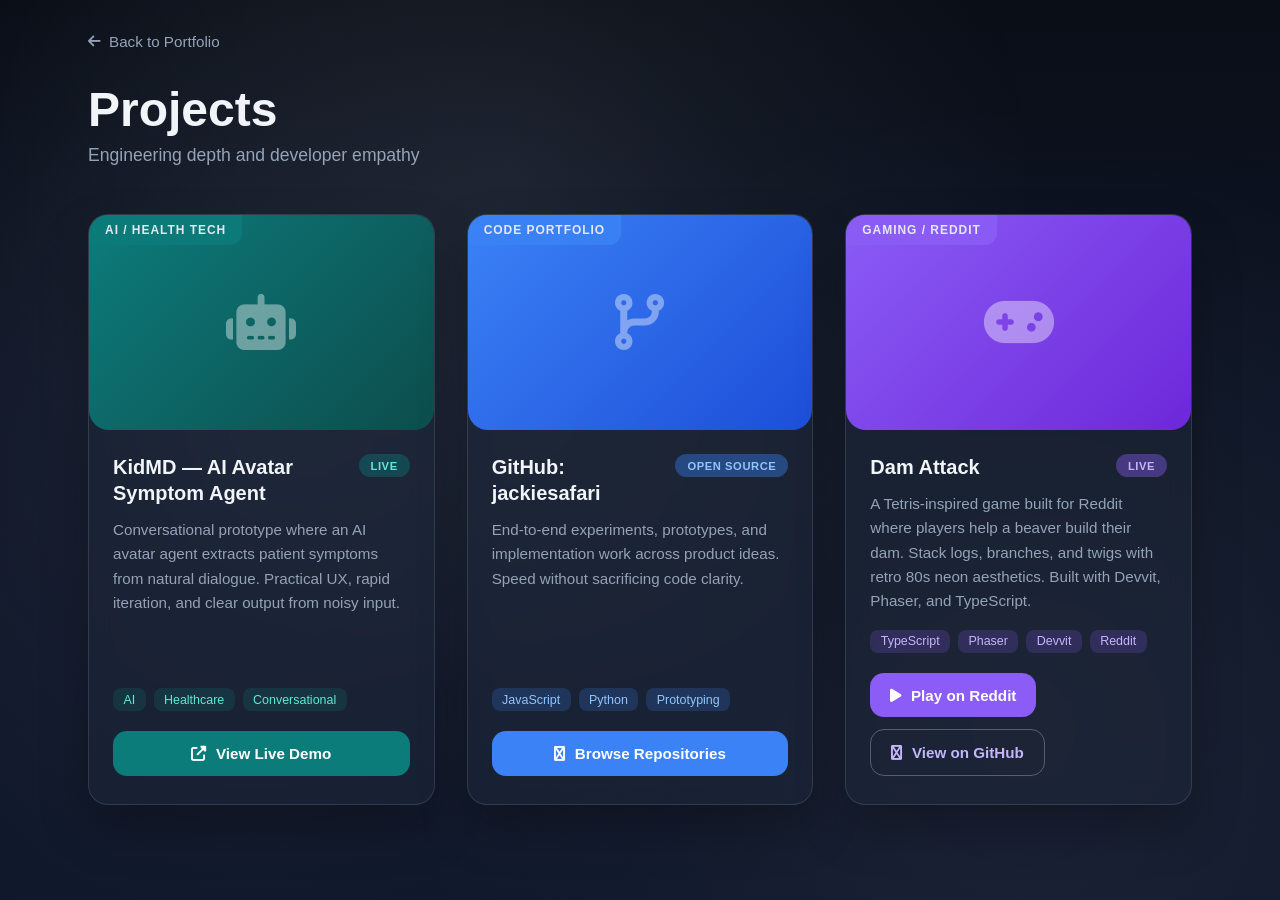
==== projects.html @ 626b74d6 "first commit" ====
<!DOCTYPE html>
<html lang="en">
<head>
  <meta charset="UTF-8" />
  <meta name="viewport" content="width=device-width, initial-scale=1.0" />
  <title>Projects | Jacqueline's Portfolio</title>
  <link rel="stylesheet" href="https://cdnjs.cloudflare.com/ajax/libs/font-awesome/6.5.1/css/all.min.css" crossorigin="anonymous" referrerpolicy="no-referrer" />
  <link rel="stylesheet" href="./projects.css?v=20260311-projects" />
</head>
<body>
  <div class="projects-page">
    <a href="./index.html?v=20260310-home" class="back-link">
      <i class="fas fa-arrow-left"></i>
      <span>Back to Portfolio</span>
    </a>

    <h1 class="page-title">Projects</h1>
    <p class="page-subtitle">Engineering depth and developer empathy</p>

    <div class="cards-grid">
      <!-- Project 1: KidMD / AI Avatar -->
      <article class="project-card card-accent-1">
        <span class="card-category">AI / Health Tech</span>
        <div class="card-image">
          <div class="image-placeholder" style="background: linear-gradient(135deg, #0c7c7b 0%, #0d4d4d 100%);">
            <i class="fas fa-robot"></i>
          </div>
        </div>
        <div class="card-content">
          <div class="card-header">
            <h2>KidMD — AI Avatar Symptom Agent</h2>
            <span class="card-badge">Live</span>
          </div>
          <p class="card-description">
            Conversational prototype where an AI avatar agent extracts patient symptoms from natural dialogue. Practical UX, rapid iteration, and clear output from noisy input.
          </p>
          <div class="card-tags">
            <span>AI</span>
            <span>Healthcare</span>
            <span>Conversational</span>
          </div>
          <a href="https://web-production-86fff.up.railway.app" target="_blank" rel="noopener noreferrer" class="card-btn">
            <i class="fas fa-external-link-alt"></i>
            View Live Demo
          </a>
        </div>
      </article>

      <!-- Project 2: GitHub / Code Portfolio -->
      <article class="project-card card-accent-2">
        <span class="card-category">Code Portfolio</span>
        <div class="card-image">
          <div class="image-placeholder" style="background: linear-gradient(135deg, #3b82f6 0%, #1d4ed8 100%);">
            <i class="fas fa-code-branch"></i>
          </div>
        </div>
        <div class="card-content">
          <div class="card-header">
            <h2>GitHub: jackiesafari</h2>
            <span class="card-badge">Open Source</span>
          </div>
          <p class="card-description">
            End-to-end experiments, prototypes, and implementation work across product ideas. Speed without sacrificing code clarity.
          </p>
          <div class="card-tags">
            <span>JavaScript</span>
            <span>Python</span>
            <span>Prototyping</span>
          </div>
          <a href="https://github.com/jackiesafari" target="_blank" rel="noopener noreferrer" class="card-btn">
            <i class="fas fa-github"></i>
            Browse Repositories
          </a>
        </div>
      </article>

      <!-- Project 3: Dam Attack -->
      <article class="project-card card-accent-3">
        <span class="card-category">Gaming / Reddit</span>
        <div class="card-image">
          <div class="image-placeholder" style="background: linear-gradient(135deg, #8b5cf6 0%, #6d28d9 100%);">
            <i class="fas fa-gamepad"></i>
          </div>
        </div>
        <div class="card-content">
          <div class="card-header">
            <h2>Dam Attack</h2>
            <span class="card-badge">Live</span>
          </div>
          <p class="card-description">
            A Tetris-inspired game built for Reddit where players help a beaver build their dam. Stack logs, branches, and twigs with retro 80s neon aesthetics. Built with Devvit, Phaser, and TypeScript.
          </p>
          <div class="card-tags">
            <span>TypeScript</span>
            <span>Phaser</span>
            <span>Devvit</span>
            <span>Reddit</span>
          </div>
          <div class="card-buttons">
            <a href="https://www.reddit.com/r/DamAttack/" target="_blank" rel="noopener noreferrer" class="card-btn">
              <i class="fas fa-play"></i>
              Play on Reddit
            </a>
            <a href="https://github.com/jackiesafari/dam-attack" target="_blank" rel="noopener noreferrer" class="card-btn-secondary">
              <i class="fas fa-github"></i>
              View on GitHub
            </a>
          </div>
        </div>
      </article>
    </div>
  </div>
</body>
</html>
---- projects.css ----
* {
  margin: 0;
  padding: 0;
  box-sizing: border-box;
}

body {
  font-family: "Segoe UI", Tahoma, Geneva, Verdana, sans-serif;
  min-height: 100vh;
  background: linear-gradient(180deg, #0a0e17 0%, #0d1424 40%, #0f172a 100%);
  color: #e2e8f0;
  overflow-x: hidden;
}

/* Animated Background */
body::before {
  content: "";
  position: fixed;
  top: 0;
  left: 0;
  width: 100%;
  height: 100%;
  background: radial-gradient(
      circle at 20% 50%,
      rgba(148, 163, 184, 0.1),
      transparent 50%
    ),
    radial-gradient(circle at 80% 80%, rgba(226, 232, 240, 0.06), transparent 50%),
    radial-gradient(circle at 40% 20%, rgba(203, 213, 225, 0.08), transparent 50%);
  animation: bgShift 15s ease infinite;
  z-index: -1;
}

@keyframes bgShift {
  0%, 100% {
    transform: scale(1) rotate(0deg);
  }
  50% {
    transform: scale(1.1) rotate(5deg);
  }
}

.projects-page {
  max-width: 1200px;
  margin: 0 auto;
  padding: 2rem clamp(1.5rem, 4vw, 3rem);
}

/* Back Link */
.back-link {
  display: inline-flex;
  align-items: center;
  gap: 0.5rem;
  color: #94a3b8;
  text-decoration: none;
  font-size: 0.95rem;
  margin-bottom: 2rem;
  transition: color 0.2s ease;
}

.back-link:hover {
  color: #e2e8f0;
}

.back-link i {
  font-size: 0.9rem;
}

/* Page Header */
.page-title {
  font-size: clamp(2rem, 5vw, 3rem);
  font-weight: 700;
  color: #f1f5f9;
  margin-bottom: 0.5rem;
}

.page-subtitle {
  font-size: 1.1rem;
  color: #94a3b8;
  margin-bottom: 3rem;
}

/* Cards Grid */
.cards-grid {
  display: grid;
  grid-template-columns: repeat(auto-fit, minmax(320px, 1fr));
  gap: 2rem;
}

/* Project Card */
.project-card {
  position: relative;
  background: rgba(30, 41, 59, 0.5);
  backdrop-filter: blur(12px);
  border: 1px solid rgba(226, 232, 240, 0.12);
  border-radius: 20px;
  overflow: hidden;
  display: flex;
  flex-direction: column;
  box-shadow: 0 24px 48px rgba(0, 0, 0, 0.25);
  transition: transform 0.3s ease, box-shadow 0.3s ease;
}

.project-card:hover {
  transform: translateY(-4px);
  box-shadow: 0 32px 64px rgba(0, 0, 0, 0.35);
}

/* Category Label (tab style) */
.card-category {
  position: absolute;
  top: 0;
  left: 0;
  padding: 0.5rem 1rem;
  font-size: 0.75rem;
  font-weight: 600;
  text-transform: uppercase;
  letter-spacing: 0.08em;
  z-index: 2;
}

.card-accent-1 .card-category {
  background: rgba(12, 124, 123, 0.9);
  color: #e2e8f0;
  border-radius: 0 0 12px 0;
}

.card-accent-2 .card-category {
  background: rgba(59, 130, 246, 0.9);
  color: #e2e8f0;
  border-radius: 0 0 12px 0;
}

.card-accent-3 .card-category {
  background: rgba(139, 92, 246, 0.9);
  color: #e2e8f0;
  border-radius: 0 0 12px 0;
}

/* Card Image Area */
.card-image {
  position: relative;
  width: 100%;
  aspect-ratio: 16 / 10;
}

.image-placeholder {
  width: 100%;
  height: 100%;
  display: flex;
  align-items: center;
  justify-content: center;
  border-radius: 0 0 20px 20px;
}

.image-placeholder i {
  font-size: 3.5rem;
  color: rgba(255, 255, 255, 0.4);
}

/* Card Content */
.card-content {
  padding: 1.5rem 1.5rem 1.75rem;
  flex: 1;
  display: flex;
  flex-direction: column;
}

.card-header {
  display: flex;
  justify-content: space-between;
  align-items: flex-start;
  gap: 1rem;
  margin-bottom: 0.75rem;
}

.card-header h2 {
  font-size: 1.25rem;
  font-weight: 700;
  color: #f1f5f9;
  line-height: 1.3;
  flex: 1;
}

.card-badge {
  flex-shrink: 0;
  padding: 0.35rem 0.75rem;
  font-size: 0.7rem;
  font-weight: 600;
  text-transform: uppercase;
  letter-spacing: 0.05em;
  border-radius: 999px;
}

.card-accent-1 .card-badge {
  background: rgba(12, 124, 123, 0.4);
  color: #5eead4;
}

.card-accent-2 .card-badge {
  background: rgba(59, 130, 246, 0.4);
  color: #93c5fd;
}

.card-accent-3 .card-badge {
  background: rgba(139, 92, 246, 0.4);
  color: #c4b5fd;
}

.card-description {
  font-size: 0.95rem;
  color: #94a3b8;
  line-height: 1.6;
  margin-bottom: 1rem;
  flex: 1;
}

/* Tags */
.card-tags {
  display: flex;
  flex-wrap: wrap;
  gap: 0.5rem;
  margin-bottom: 1.25rem;
}

.card-tags span {
  padding: 0.3rem 0.65rem;
  font-size: 0.78rem;
  font-weight: 500;
  border-radius: 8px;
}

.card-accent-1 .card-tags span {
  background: rgba(12, 124, 123, 0.2);
  color: #5eead4;
}

.card-accent-2 .card-tags span {
  background: rgba(59, 130, 246, 0.2);
  color: #93c5fd;
}

.card-accent-3 .card-tags span {
  background: rgba(139, 92, 246, 0.2);
  color: #c4b5fd;
}

/* Action Buttons */
.card-buttons {
  display: flex;
  flex-wrap: wrap;
  gap: 0.75rem;
}

.card-btn,
.card-btn-secondary {
  display: inline-flex;
  align-items: center;
  justify-content: center;
  gap: 0.6rem;
  padding: 0.85rem 1.25rem;
  font-size: 0.95rem;
  font-weight: 600;
  text-decoration: none;
  border-radius: 14px;
  transition: transform 0.2s ease, box-shadow 0.2s ease;
}

.card-btn:hover {
  transform: translateY(-2px);
}

.card-accent-1 .card-btn {
  background: #0c7c7b;
  color: #fff;
}

.card-accent-1 .card-btn:hover {
  box-shadow: 0 8px 24px rgba(12, 124, 123, 0.4);
}

.card-accent-2 .card-btn {
  background: #3b82f6;
  color: #fff;
}

.card-accent-2 .card-btn:hover {
  box-shadow: 0 8px 24px rgba(59, 130, 246, 0.4);
}

.card-accent-3 .card-btn {
  background: #8b5cf6;
  color: #fff;
}

.card-accent-3 .card-btn:hover {
  box-shadow: 0 8px 24px rgba(139, 92, 246, 0.4);
}

.card-btn-secondary {
  background: transparent;
  border: 1px solid rgba(226, 232, 240, 0.3);
  color: #c4b5fd;
}

.card-accent-3 .card-btn-secondary:hover {
  background: rgba(139, 92, 246, 0.15);
  border-color: rgba(139, 92, 246, 0.5);
}

/* Responsive */
@media (max-width: 768px) {
  .projects-page {
    padding: 1.5rem 1rem;
  }

  .cards-grid {
    grid-template-columns: 1fr;
    gap: 1.5rem;
  }

  .card-header {
    flex-direction: column;
  }

  .card-badge {
    align-self: flex-start;
  }
}
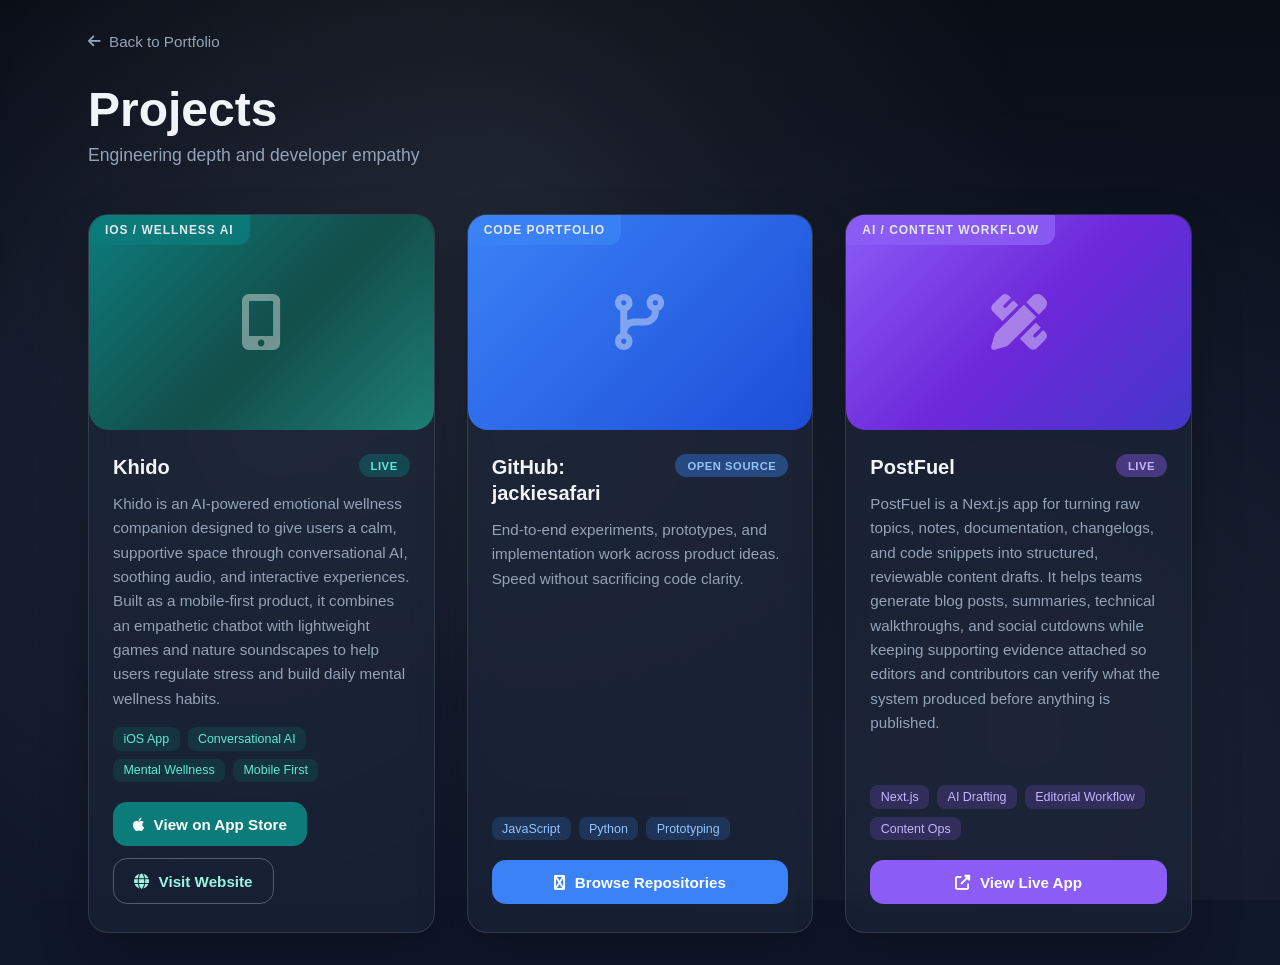
==== commit 2dafb8f5: "Updating projects in profile" ====
--- a/projects.html
+++ b/projects.html
@@ -5,7 +5,7 @@
   <meta name="viewport" content="width=device-width, initial-scale=1.0" />
   <title>Projects | Jacqueline's Portfolio</title>
   <link rel="stylesheet" href="https://cdnjs.cloudflare.com/ajax/libs/font-awesome/6.5.1/css/all.min.css" crossorigin="anonymous" referrerpolicy="no-referrer" />
-  <link rel="stylesheet" href="./projects.css?v=20260311-projects" />
+  <link rel="stylesheet" href="./projects.css?v=20260423-projects" />
 </head>
 <body>
   <div class="projects-page">
@@ -18,31 +18,38 @@
     <p class="page-subtitle">Engineering depth and developer empathy</p>
 
     <div class="cards-grid">
-      <!-- Project 1: KidMD / AI Avatar -->
+      <!-- Project 1: Khido -->
       <article class="project-card card-accent-1">
-        <span class="card-category">AI / Health Tech</span>
+        <span class="card-category">iOS / Wellness AI</span>
         <div class="card-image">
-          <div class="image-placeholder" style="background: linear-gradient(135deg, #0c7c7b 0%, #0d4d4d 100%);">
-            <i class="fas fa-robot"></i>
+          <div class="image-placeholder" style="background: linear-gradient(135deg, #0c7c7b 0%, #134e4a 55%, #1d7f76 100%);">
+            <i class="fas fa-mobile-screen-button"></i>
           </div>
         </div>
         <div class="card-content">
           <div class="card-header">
-            <h2>KidMD — AI Avatar Symptom Agent</h2>
+            <h2>Khido</h2>
             <span class="card-badge">Live</span>
           </div>
           <p class="card-description">
-            Conversational prototype where an AI avatar agent extracts patient symptoms from natural dialogue. Practical UX, rapid iteration, and clear output from noisy input.
+            Khido is an AI-powered emotional wellness companion designed to give users a calm, supportive space through conversational AI, soothing audio, and interactive experiences. Built as a mobile-first product, it combines an empathetic chatbot with lightweight games and nature soundscapes to help users regulate stress and build daily mental wellness habits.
           </p>
           <div class="card-tags">
-            <span>AI</span>
-            <span>Healthcare</span>
-            <span>Conversational</span>
+            <span>iOS App</span>
+            <span>Conversational AI</span>
+            <span>Mental Wellness</span>
+            <span>Mobile First</span>
           </div>
-          <a href="https://web-production-86fff.up.railway.app" target="_blank" rel="noopener noreferrer" class="card-btn">
-            <i class="fas fa-external-link-alt"></i>
-            View Live Demo
-          </a>
+          <div class="card-buttons">
+            <a href="https://apps.apple.com/us/app/khido/id6760389162" target="_blank" rel="noopener noreferrer" class="card-btn">
+              <i class="fab fa-apple"></i>
+              View on App Store
+            </a>
+            <a href="https://khido-zen-haven.lovable.app" target="_blank" rel="noopener noreferrer" class="card-btn-secondary">
+              <i class="fas fa-globe"></i>
+              Visit Website
+            </a>
+          </div>
         </div>
       </article>
 
@@ -74,38 +81,32 @@
         </div>
       </article>
 
-      <!-- Project 3: Dam Attack -->
+      <!-- Project 3: PostFuel -->
       <article class="project-card card-accent-3">
-        <span class="card-category">Gaming / Reddit</span>
+        <span class="card-category">AI / Content Workflow</span>
         <div class="card-image">
-          <div class="image-placeholder" style="background: linear-gradient(135deg, #8b5cf6 0%, #6d28d9 100%);">
-            <i class="fas fa-gamepad"></i>
+          <div class="image-placeholder" style="background: linear-gradient(135deg, #8b5cf6 0%, #6d28d9 52%, #4338ca 100%);">
+            <i class="fas fa-pen-ruler"></i>
           </div>
         </div>
         <div class="card-content">
           <div class="card-header">
-            <h2>Dam Attack</h2>
+            <h2>PostFuel</h2>
             <span class="card-badge">Live</span>
           </div>
           <p class="card-description">
-            A Tetris-inspired game built for Reddit where players help a beaver build their dam. Stack logs, branches, and twigs with retro 80s neon aesthetics. Built with Devvit, Phaser, and TypeScript.
+            PostFuel is a Next.js app for turning raw topics, notes, documentation, changelogs, and code snippets into structured, reviewable content drafts. It helps teams generate blog posts, summaries, technical walkthroughs, and social cutdowns while keeping supporting evidence attached so editors and contributors can verify what the system produced before anything is published.
           </p>
           <div class="card-tags">
-            <span>TypeScript</span>
-            <span>Phaser</span>
-            <span>Devvit</span>
-            <span>Reddit</span>
+            <span>Next.js</span>
+            <span>AI Drafting</span>
+            <span>Editorial Workflow</span>
+            <span>Content Ops</span>
           </div>
-          <div class="card-buttons">
-            <a href="https://www.reddit.com/r/DamAttack/" target="_blank" rel="noopener noreferrer" class="card-btn">
-              <i class="fas fa-play"></i>
-              Play on Reddit
-            </a>
-            <a href="https://github.com/jackiesafari/dam-attack" target="_blank" rel="noopener noreferrer" class="card-btn-secondary">
-              <i class="fas fa-github"></i>
-              View on GitHub
-            </a>
-          </div>
+          <a href="https://postfuel-roan.vercel.app" target="_blank" rel="noopener noreferrer" class="card-btn">
+            <i class="fas fa-external-link-alt"></i>
+            View Live App
+          </a>
         </div>
       </article>
     </div>
--- a/projects.css
+++ b/projects.css
@@ -300,6 +300,28 @@
 .card-btn-secondary {
   background: transparent;
   border: 1px solid rgba(226, 232, 240, 0.3);
+  color: #e2e8f0;
+}
+
+.card-accent-1 .card-btn-secondary {
+  color: #99f6e4;
+}
+
+.card-accent-1 .card-btn-secondary:hover {
+  background: rgba(12, 124, 123, 0.15);
+  border-color: rgba(12, 124, 123, 0.5);
+}
+
+.card-accent-2 .card-btn-secondary {
+  color: #bfdbfe;
+}
+
+.card-accent-2 .card-btn-secondary:hover {
+  background: rgba(59, 130, 246, 0.15);
+  border-color: rgba(59, 130, 246, 0.5);
+}
+
+.card-accent-3 .card-btn-secondary {
   color: #c4b5fd;
 }
 
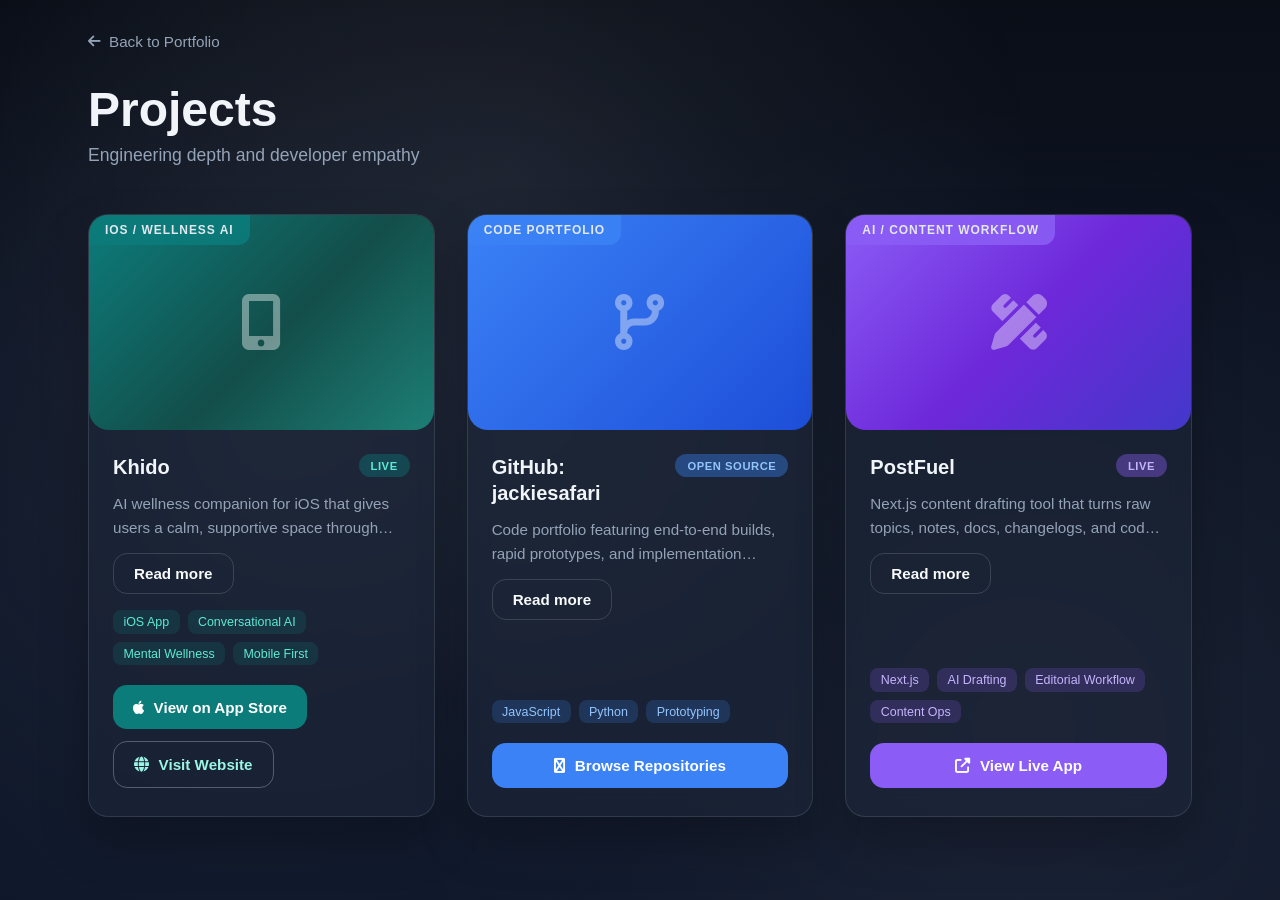
==== commit c8c22e8b: "Improved the UI of project" ====
--- a/projects.html
+++ b/projects.html
@@ -5,7 +5,7 @@
   <meta name="viewport" content="width=device-width, initial-scale=1.0" />
   <title>Projects | Jacqueline's Portfolio</title>
   <link rel="stylesheet" href="https://cdnjs.cloudflare.com/ajax/libs/font-awesome/6.5.1/css/all.min.css" crossorigin="anonymous" referrerpolicy="no-referrer" />
-  <link rel="stylesheet" href="./projects.css?v=20260423-projects" />
+  <link rel="stylesheet" href="./projects.css?v=20260423b-projects" />
 </head>
 <body>
   <div class="projects-page">
@@ -31,9 +31,12 @@
             <h2>Khido</h2>
             <span class="card-badge">Live</span>
           </div>
-          <p class="card-description">
-            Khido is an AI-powered emotional wellness companion designed to give users a calm, supportive space through conversational AI, soothing audio, and interactive experiences. Built as a mobile-first product, it combines an empathetic chatbot with lightweight games and nature soundscapes to help users regulate stress and build daily mental wellness habits.
+          <p class="card-description is-collapsed" id="project-description-khido">
+            AI wellness companion for iOS that gives users a calm, supportive space through conversational AI, soothing audio, and interactive experiences. Built mobile-first, it blends an empathetic chatbot with lightweight games and nature soundscapes to help people regulate stress and build daily mental wellness habits.
           </p>
+          <button class="read-more-toggle" type="button" aria-expanded="false" aria-controls="project-description-khido">
+            Read more
+          </button>
           <div class="card-tags">
             <span>iOS App</span>
             <span>Conversational AI</span>
@@ -66,9 +69,12 @@
             <h2>GitHub: jackiesafari</h2>
             <span class="card-badge">Open Source</span>
           </div>
-          <p class="card-description">
-            End-to-end experiments, prototypes, and implementation work across product ideas. Speed without sacrificing code clarity.
+          <p class="card-description is-collapsed" id="project-description-github">
+            Code portfolio featuring end-to-end builds, rapid prototypes, and implementation experiments across product ideas. The work spans JavaScript and Python with a focus on shipping quickly without losing code clarity.
           </p>
+          <button class="read-more-toggle" type="button" aria-expanded="false" aria-controls="project-description-github">
+            Read more
+          </button>
           <div class="card-tags">
             <span>JavaScript</span>
             <span>Python</span>
@@ -94,9 +100,12 @@
             <h2>PostFuel</h2>
             <span class="card-badge">Live</span>
           </div>
-          <p class="card-description">
-            PostFuel is a Next.js app for turning raw topics, notes, documentation, changelogs, and code snippets into structured, reviewable content drafts. It helps teams generate blog posts, summaries, technical walkthroughs, and social cutdowns while keeping supporting evidence attached so editors and contributors can verify what the system produced before anything is published.
+          <p class="card-description is-collapsed" id="project-description-postfuel">
+            Next.js content drafting tool that turns raw topics, notes, docs, changelogs, and code snippets into structured, reviewable drafts. It helps teams create blog posts, summaries, technical walkthroughs, and social cutdowns while keeping supporting evidence attached before anything is published.
           </p>
+          <button class="read-more-toggle" type="button" aria-expanded="false" aria-controls="project-description-postfuel">
+            Read more
+          </button>
           <div class="card-tags">
             <span>Next.js</span>
             <span>AI Drafting</span>
@@ -111,5 +120,6 @@
       </article>
     </div>
   </div>
+  <script src="./projects.js?v=20260423-projects" defer></script>
 </body>
 </html>
--- a/projects.css
+++ b/projects.css
@@ -211,8 +211,55 @@
   font-size: 0.95rem;
   color: #94a3b8;
   line-height: 1.6;
+  margin-bottom: 0.75rem;
+}
+
+.card-description.is-collapsed {
+  display: -webkit-box;
+  -webkit-line-clamp: 2;
+  -webkit-box-orient: vertical;
+  overflow: hidden;
+}
+
+.read-more-toggle {
+  align-self: flex-start;
+  padding: 0.7rem 1.25rem;
   margin-bottom: 1rem;
-  flex: 1;
+  border-radius: 14px;
+  border: 1px solid rgba(226, 232, 240, 0.16);
+  background: transparent;
+  color: #f8fafc;
+  font-size: 0.95rem;
+  font-weight: 600;
+  cursor: pointer;
+  transition: transform 0.2s ease, border-color 0.2s ease, background-color 0.2s ease;
+}
+
+.read-more-toggle:hover {
+  transform: translateY(-1px);
+}
+
+.read-more-toggle[hidden] {
+  display: none;
+}
+
+.card-accent-1 .read-more-toggle:hover {
+  background: rgba(12, 124, 123, 0.14);
+  border-color: rgba(94, 234, 212, 0.35);
+}
+
+.card-accent-2 .read-more-toggle:hover {
+  background: rgba(59, 130, 246, 0.14);
+  border-color: rgba(147, 197, 253, 0.35);
+}
+
+.card-accent-3 .read-more-toggle:hover {
+  background: rgba(139, 92, 246, 0.14);
+  border-color: rgba(196, 181, 253, 0.35);
+}
+
+.card-tags {
+  margin-top: auto;
 }
 
 /* Tags */
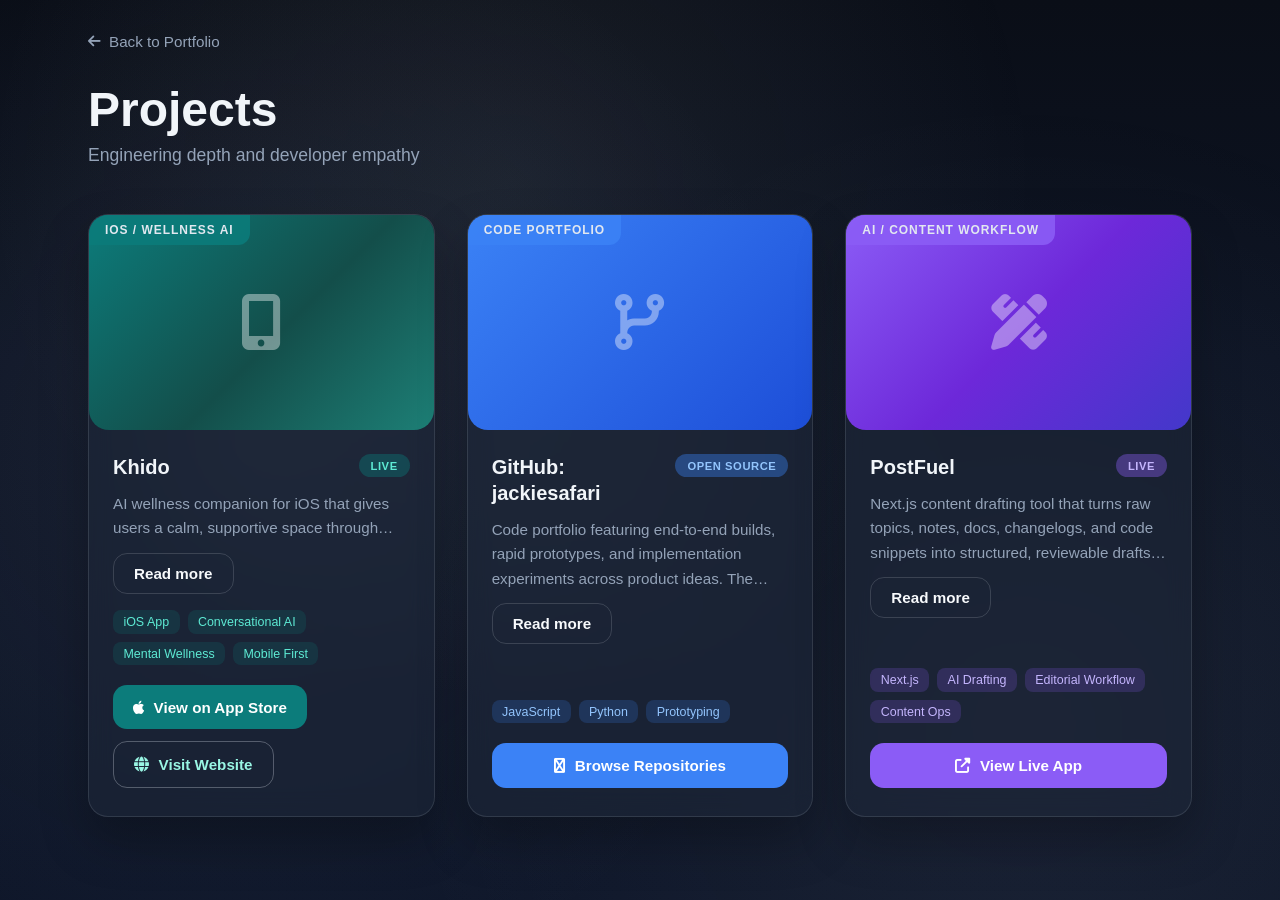
==== commit 18456ae6: "Adjust project card description clamping" ====
--- a/projects.html
+++ b/projects.html
@@ -69,7 +69,7 @@
             <h2>GitHub: jackiesafari</h2>
             <span class="card-badge">Open Source</span>
           </div>
-          <p class="card-description is-collapsed" id="project-description-github">
+          <p class="card-description card-description-roomy is-collapsed" id="project-description-github">
             Code portfolio featuring end-to-end builds, rapid prototypes, and implementation experiments across product ideas. The work spans JavaScript and Python with a focus on shipping quickly without losing code clarity.
           </p>
           <button class="read-more-toggle" type="button" aria-expanded="false" aria-controls="project-description-github">
@@ -100,7 +100,7 @@
             <h2>PostFuel</h2>
             <span class="card-badge">Live</span>
           </div>
-          <p class="card-description is-collapsed" id="project-description-postfuel">
+          <p class="card-description card-description-roomy is-collapsed" id="project-description-postfuel">
             Next.js content drafting tool that turns raw topics, notes, docs, changelogs, and code snippets into structured, reviewable drafts. It helps teams create blog posts, summaries, technical walkthroughs, and social cutdowns while keeping supporting evidence attached before anything is published.
           </p>
           <button class="read-more-toggle" type="button" aria-expanded="false" aria-controls="project-description-postfuel">
--- a/projects.css
+++ b/projects.css
@@ -208,6 +208,7 @@
 }
 
 .card-description {
+  --description-lines: 2;
   font-size: 0.95rem;
   color: #94a3b8;
   line-height: 1.6;
@@ -216,9 +217,13 @@
 
 .card-description.is-collapsed {
   display: -webkit-box;
-  -webkit-line-clamp: 2;
+  -webkit-line-clamp: var(--description-lines);
   -webkit-box-orient: vertical;
   overflow: hidden;
+}
+
+.card-description-roomy {
+  --description-lines: 3;
 }
 
 .read-more-toggle {
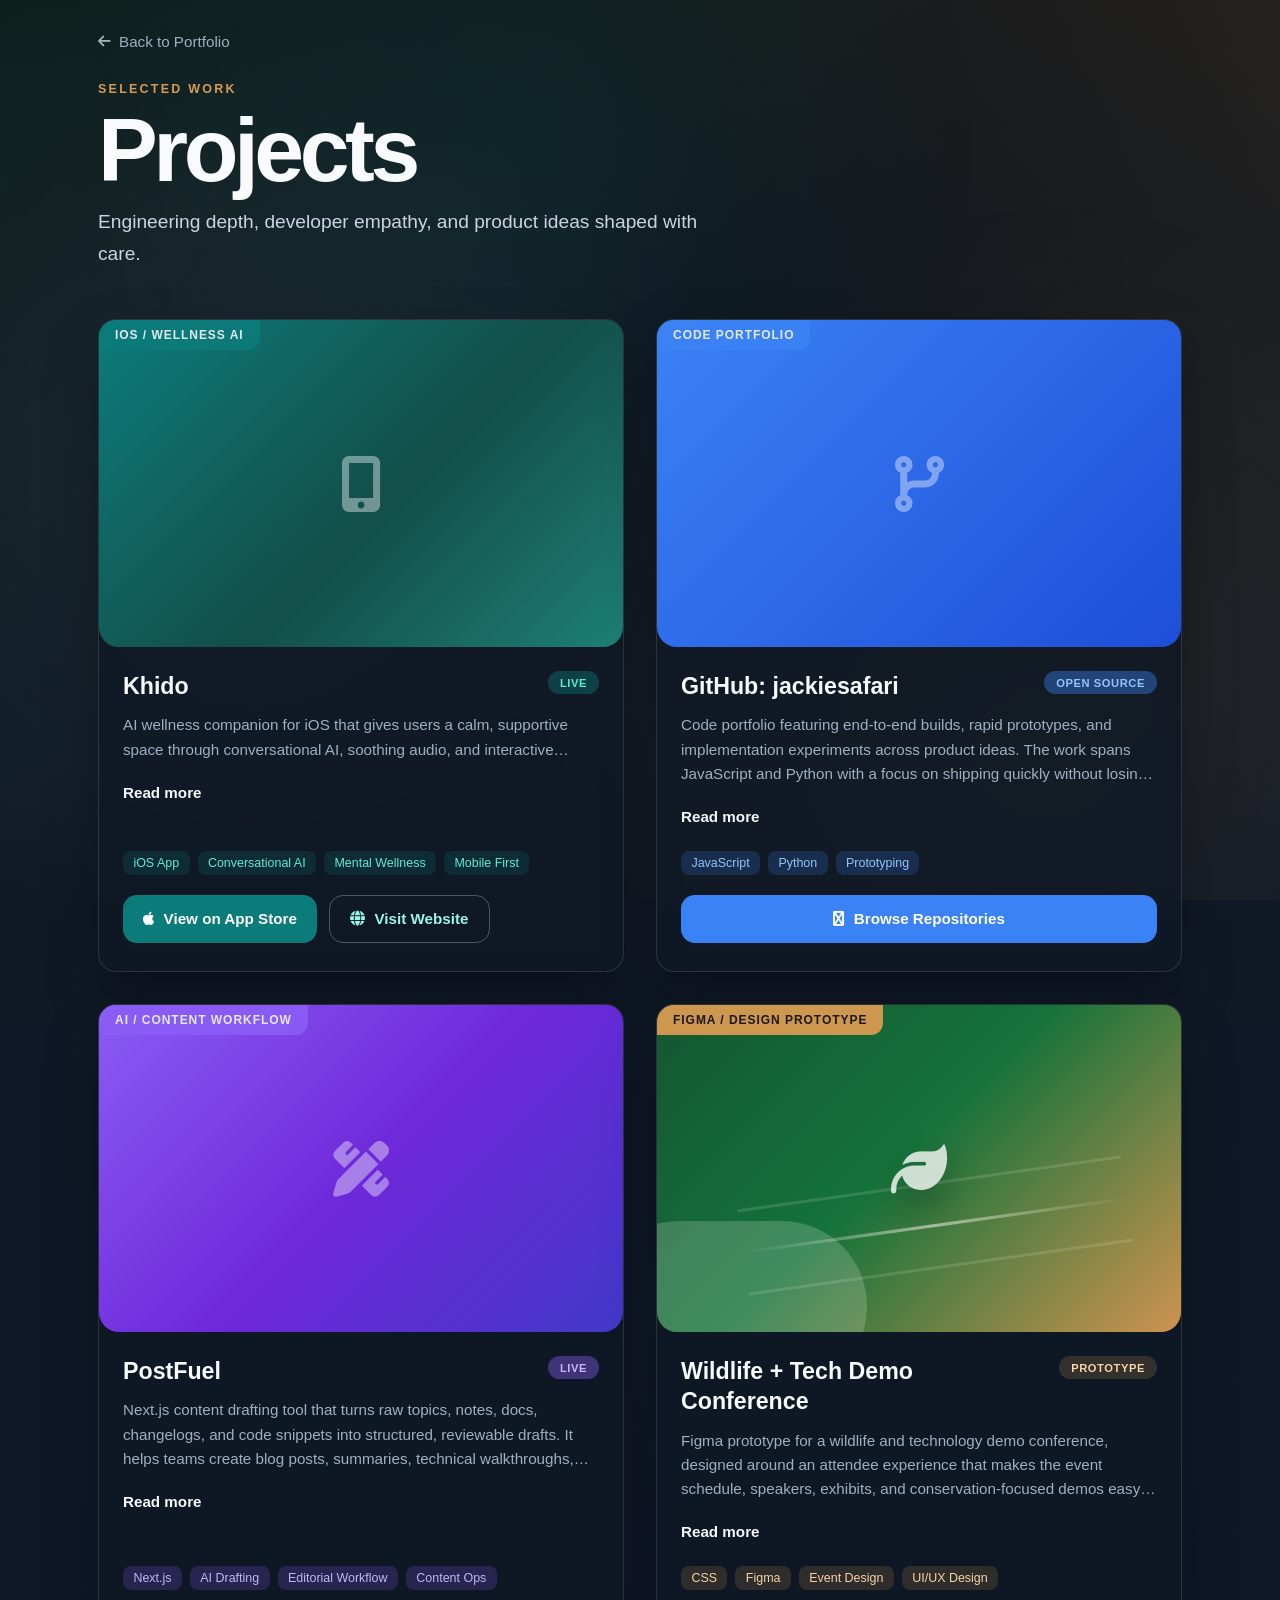
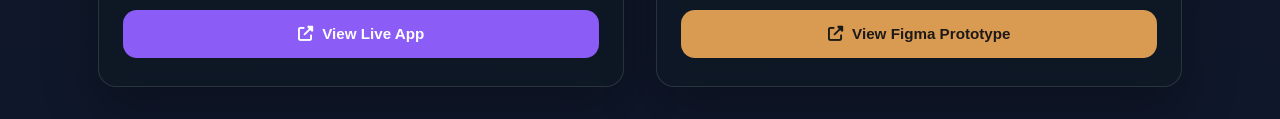
==== commit bf5f67dc: "Update projects section with wildlife event" ====
--- a/projects.html
+++ b/projects.html
@@ -14,8 +14,11 @@
       <span>Back to Portfolio</span>
     </a>
 
-    <h1 class="page-title">Projects</h1>
-    <p class="page-subtitle">Engineering depth and developer empathy</p>
+    <header class="projects-hero">
+      <p class="page-kicker">Selected Work</p>
+      <h1 class="page-title">Projects</h1>
+      <p class="page-subtitle">Engineering depth, developer empathy, and product ideas shaped with care.</p>
+    </header>
 
     <div class="cards-grid">
       <!-- Project 1: Khido -->
@@ -118,6 +121,38 @@
           </a>
         </div>
       </article>
+
+      <!-- Project 4: Figma / Wildlife Event -->
+      <article class="project-card card-accent-4">
+        <span class="card-category">Figma / Design Prototype</span>
+        <div class="card-image">
+          <div class="image-placeholder wildlife-preview">
+            <i class="fas fa-leaf"></i>
+          </div>
+        </div>
+        <div class="card-content">
+          <div class="card-header">
+            <h2>Wildlife + Tech Demo Conference</h2>
+            <span class="card-badge">Prototype</span>
+          </div>
+          <p class="card-description card-description-roomy is-collapsed" id="project-description-wildlife">
+            Figma prototype for a wildlife and technology demo conference, designed around an attendee experience that makes the event schedule, speakers, exhibits, and conservation-focused demos easy to explore. The interface balances natural visual cues with practical event navigation.
+          </p>
+          <button class="read-more-toggle" type="button" aria-expanded="false" aria-controls="project-description-wildlife">
+            Read more
+          </button>
+          <div class="card-tags">
+            <span>CSS</span>
+            <span>Figma</span>
+            <span>Event Design</span>
+            <span>UI/UX Design</span>
+          </div>
+          <a href="https://www.figma.com/make/M1XqVDFaq7krOL2MByl7L8/Tech-and-Wildlife-Event-Page?t=zg0ZdSTN9hbcvDaZ-1" target="_blank" rel="noopener noreferrer" class="card-btn">
+            <i class="fas fa-external-link-alt"></i>
+            View Figma Prototype
+          </a>
+        </div>
+      </article>
     </div>
   </div>
   <script src="./projects.js?v=20260423-projects" defer></script>
--- a/projects.css
+++ b/projects.css
@@ -1,3 +1,13 @@
+:root {
+  --page-bg: #0b1118;
+  --page-bg-soft: #101925;
+  --card-bg: rgba(16, 25, 37, 0.74);
+  --card-line: rgba(226, 232, 240, 0.13);
+  --text: #f8fafc;
+  --muted: #9fb0c3;
+  --muted-strong: #cbd5e1;
+}
+
 * {
   margin: 0;
   padding: 0;
@@ -7,8 +17,11 @@
 body {
   font-family: "Segoe UI", Tahoma, Geneva, Verdana, sans-serif;
   min-height: 100vh;
-  background: linear-gradient(180deg, #0a0e17 0%, #0d1424 40%, #0f172a 100%);
-  color: #e2e8f0;
+  background:
+    linear-gradient(135deg, rgba(20, 90, 50, 0.2) 0%, transparent 32%),
+    linear-gradient(225deg, rgba(217, 154, 82, 0.12) 0%, transparent 30%),
+    linear-gradient(180deg, var(--page-bg) 0%, var(--page-bg-soft) 45%, #0f172a 100%);
+  color: var(--text);
   overflow-x: hidden;
 }
 
@@ -20,13 +33,10 @@
   left: 0;
   width: 100%;
   height: 100%;
-  background: radial-gradient(
-      circle at 20% 50%,
-      rgba(148, 163, 184, 0.1),
-      transparent 50%
-    ),
-    radial-gradient(circle at 80% 80%, rgba(226, 232, 240, 0.06), transparent 50%),
-    radial-gradient(circle at 40% 20%, rgba(203, 213, 225, 0.08), transparent 50%);
+  background:
+    radial-gradient(circle at 20% 50%, rgba(148, 163, 184, 0.1), transparent 48%),
+    radial-gradient(circle at 82% 82%, rgba(217, 154, 82, 0.09), transparent 42%),
+    radial-gradient(circle at 42% 16%, rgba(20, 184, 166, 0.08), transparent 42%);
   animation: bgShift 15s ease infinite;
   z-index: -1;
 }
@@ -41,7 +51,7 @@
 }
 
 .projects-page {
-  max-width: 1200px;
+  max-width: 1180px;
   margin: 0 auto;
   padding: 2rem clamp(1.5rem, 4vw, 3rem);
 }
@@ -51,7 +61,7 @@
   display: inline-flex;
   align-items: center;
   gap: 0.5rem;
-  color: #94a3b8;
+  color: var(--muted);
   text-decoration: none;
   font-size: 0.95rem;
   margin-bottom: 2rem;
@@ -59,7 +69,7 @@
 }
 
 .back-link:hover {
-  color: #e2e8f0;
+  color: var(--text);
 }
 
 .back-link i {
@@ -67,42 +77,61 @@
 }
 
 /* Page Header */
+.projects-hero {
+  max-width: 760px;
+  margin-bottom: 3rem;
+}
+
+.page-kicker {
+  margin-bottom: 0.75rem;
+  color: #d99a52;
+  font-size: 0.78rem;
+  font-weight: 800;
+  letter-spacing: 0.18em;
+  text-transform: uppercase;
+}
+
 .page-title {
-  font-size: clamp(2rem, 5vw, 3rem);
-  font-weight: 700;
-  color: #f1f5f9;
-  margin-bottom: 0.5rem;
+  font-size: clamp(2.8rem, 7vw, 5.6rem);
+  font-weight: 800;
+  letter-spacing: -0.05em;
+  line-height: 0.94;
+  color: var(--text);
+  margin-bottom: 0.85rem;
 }
 
 .page-subtitle {
-  font-size: 1.1rem;
-  color: #94a3b8;
-  margin-bottom: 3rem;
+  max-width: 58ch;
+  font-size: clamp(1rem, 2vw, 1.2rem);
+  line-height: 1.7;
+  color: var(--muted-strong);
 }
 
 /* Cards Grid */
 .cards-grid {
   display: grid;
-  grid-template-columns: repeat(auto-fit, minmax(320px, 1fr));
-  gap: 2rem;
+  grid-template-columns: repeat(2, minmax(0, 1fr));
+  gap: clamp(1.25rem, 3vw, 2rem);
 }
 
 /* Project Card */
 .project-card {
   position: relative;
-  background: rgba(30, 41, 59, 0.5);
+  min-height: 100%;
+  background: var(--card-bg);
   backdrop-filter: blur(12px);
-  border: 1px solid rgba(226, 232, 240, 0.12);
-  border-radius: 20px;
+  border: 1px solid var(--card-line);
+  border-radius: 18px;
   overflow: hidden;
   display: flex;
   flex-direction: column;
-  box-shadow: 0 24px 48px rgba(0, 0, 0, 0.25);
-  transition: transform 0.3s ease, box-shadow 0.3s ease;
+  box-shadow: 0 24px 54px rgba(0, 0, 0, 0.28);
+  transition: transform 0.26s ease, border-color 0.26s ease, box-shadow 0.26s ease;
 }
 
 .project-card:hover {
   transform: translateY(-4px);
+  border-color: rgba(226, 232, 240, 0.22);
   box-shadow: 0 32px 64px rgba(0, 0, 0, 0.35);
 }
 
@@ -137,6 +166,12 @@
   border-radius: 0 0 12px 0;
 }
 
+.card-accent-4 .card-category {
+  background: rgba(217, 154, 82, 0.95);
+  color: #1c1917;
+  border-radius: 0 0 12px 0;
+}
+
 /* Card Image Area */
 .card-image {
   position: relative;
@@ -151,11 +186,52 @@
   align-items: center;
   justify-content: center;
   border-radius: 0 0 20px 20px;
+  overflow: hidden;
 }
 
 .image-placeholder i {
   font-size: 3.5rem;
   color: rgba(255, 255, 255, 0.4);
+}
+
+.wildlife-preview {
+  position: relative;
+  background:
+    linear-gradient(135deg, rgba(20, 90, 50, 0.95) 0%, rgba(21, 128, 61, 0.88) 46%, rgba(217, 154, 82, 0.95) 100%);
+}
+
+.wildlife-preview::before,
+.wildlife-preview::after {
+  content: "";
+  position: absolute;
+  inset: auto;
+  border-radius: 999px;
+  pointer-events: none;
+}
+
+.wildlife-preview::before {
+  width: 52%;
+  height: 52%;
+  left: -12%;
+  bottom: -18%;
+  background: rgba(244, 239, 231, 0.2);
+}
+
+.wildlife-preview::after {
+  width: 74%;
+  height: 3px;
+  right: 10%;
+  bottom: 32%;
+  background: linear-gradient(90deg, transparent, rgba(244, 239, 231, 0.58), transparent);
+  box-shadow: 0 -42px 0 rgba(244, 239, 231, 0.14), 0 42px 0 rgba(244, 239, 231, 0.14);
+  transform: rotate(-8deg);
+}
+
+.wildlife-preview i {
+  position: relative;
+  z-index: 1;
+  color: rgba(255, 255, 255, 0.78);
+  text-shadow: 0 16px 34px rgba(4, 15, 10, 0.3);
 }
 
 /* Card Content */
@@ -175,9 +251,9 @@
 }
 
 .card-header h2 {
-  font-size: 1.25rem;
+  font-size: clamp(1.2rem, 2vw, 1.45rem);
   font-weight: 700;
-  color: #f1f5f9;
+  color: var(--text);
   line-height: 1.3;
   flex: 1;
 }
@@ -207,10 +283,15 @@
   color: #c4b5fd;
 }
 
+.card-accent-4 .card-badge {
+  background: rgba(217, 154, 82, 0.18);
+  color: #f8d3a5;
+}
+
 .card-description {
   --description-lines: 2;
   font-size: 0.95rem;
-  color: #94a3b8;
+  color: var(--muted);
   line-height: 1.6;
   margin-bottom: 0.75rem;
 }
@@ -228,16 +309,15 @@
 
 .read-more-toggle {
   align-self: flex-start;
-  padding: 0.7rem 1.25rem;
+  padding: 0.62rem 0;
   margin-bottom: 1rem;
-  border-radius: 14px;
-  border: 1px solid rgba(226, 232, 240, 0.16);
+  border: 0;
   background: transparent;
-  color: #f8fafc;
+  color: var(--text);
   font-size: 0.95rem;
   font-weight: 600;
   cursor: pointer;
-  transition: transform 0.2s ease, border-color 0.2s ease, background-color 0.2s ease;
+  transition: color 0.2s ease, transform 0.2s ease;
 }
 
 .read-more-toggle:hover {
@@ -249,18 +329,19 @@
 }
 
 .card-accent-1 .read-more-toggle:hover {
-  background: rgba(12, 124, 123, 0.14);
-  border-color: rgba(94, 234, 212, 0.35);
+  color: #5eead4;
 }
 
 .card-accent-2 .read-more-toggle:hover {
-  background: rgba(59, 130, 246, 0.14);
-  border-color: rgba(147, 197, 253, 0.35);
+  color: #93c5fd;
 }
 
 .card-accent-3 .read-more-toggle:hover {
-  background: rgba(139, 92, 246, 0.14);
-  border-color: rgba(196, 181, 253, 0.35);
+  color: #c4b5fd;
+}
+
+.card-accent-4 .read-more-toggle:hover {
+  color: #f8d3a5;
 }
 
 .card-tags {
@@ -295,6 +376,11 @@
 .card-accent-3 .card-tags span {
   background: rgba(139, 92, 246, 0.2);
   color: #c4b5fd;
+}
+
+.card-accent-4 .card-tags span {
+  background: rgba(217, 154, 82, 0.16);
+  color: #f8d3a5;
 }
 
 /* Action Buttons */
@@ -315,7 +401,8 @@
   font-weight: 600;
   text-decoration: none;
   border-radius: 14px;
-  transition: transform 0.2s ease, box-shadow 0.2s ease;
+  min-height: 48px;
+  transition: transform 0.2s ease, box-shadow 0.2s ease, background-color 0.2s ease;
 }
 
 .card-btn:hover {
@@ -347,6 +434,15 @@
 
 .card-accent-3 .card-btn:hover {
   box-shadow: 0 8px 24px rgba(139, 92, 246, 0.4);
+}
+
+.card-accent-4 .card-btn {
+  background: #d99a52;
+  color: #1c1917;
+}
+
+.card-accent-4 .card-btn:hover {
+  box-shadow: 0 8px 24px rgba(217, 154, 82, 0.38);
 }
 
 .card-btn-secondary {
@@ -382,14 +478,28 @@
   border-color: rgba(139, 92, 246, 0.5);
 }
 
+.card-accent-4 .card-btn-secondary {
+  color: #f8d3a5;
+}
+
+.card-accent-4 .card-btn-secondary:hover {
+  background: rgba(217, 154, 82, 0.14);
+  border-color: rgba(217, 154, 82, 0.48);
+}
+
 /* Responsive */
+@media (max-width: 900px) {
+  .cards-grid {
+    grid-template-columns: 1fr;
+  }
+}
+
 @media (max-width: 768px) {
   .projects-page {
     padding: 1.5rem 1rem;
   }
 
   .cards-grid {
-    grid-template-columns: 1fr;
     gap: 1.5rem;
   }
 
@@ -401,3 +511,30 @@
     align-self: flex-start;
   }
 }
+
+@media (max-width: 480px) {
+  .projects-hero {
+    margin-bottom: 2.25rem;
+  }
+
+  .card-content {
+    padding: 1.25rem;
+  }
+
+  .card-buttons,
+  .card-btn,
+  .card-btn-secondary {
+    width: 100%;
+  }
+}
+
+@media (prefers-reduced-motion: reduce) {
+  *,
+  *::before,
+  *::after {
+    animation-duration: 0.001ms !important;
+    animation-iteration-count: 1 !important;
+    scroll-behavior: auto !important;
+    transition-duration: 0.001ms !important;
+  }
+}
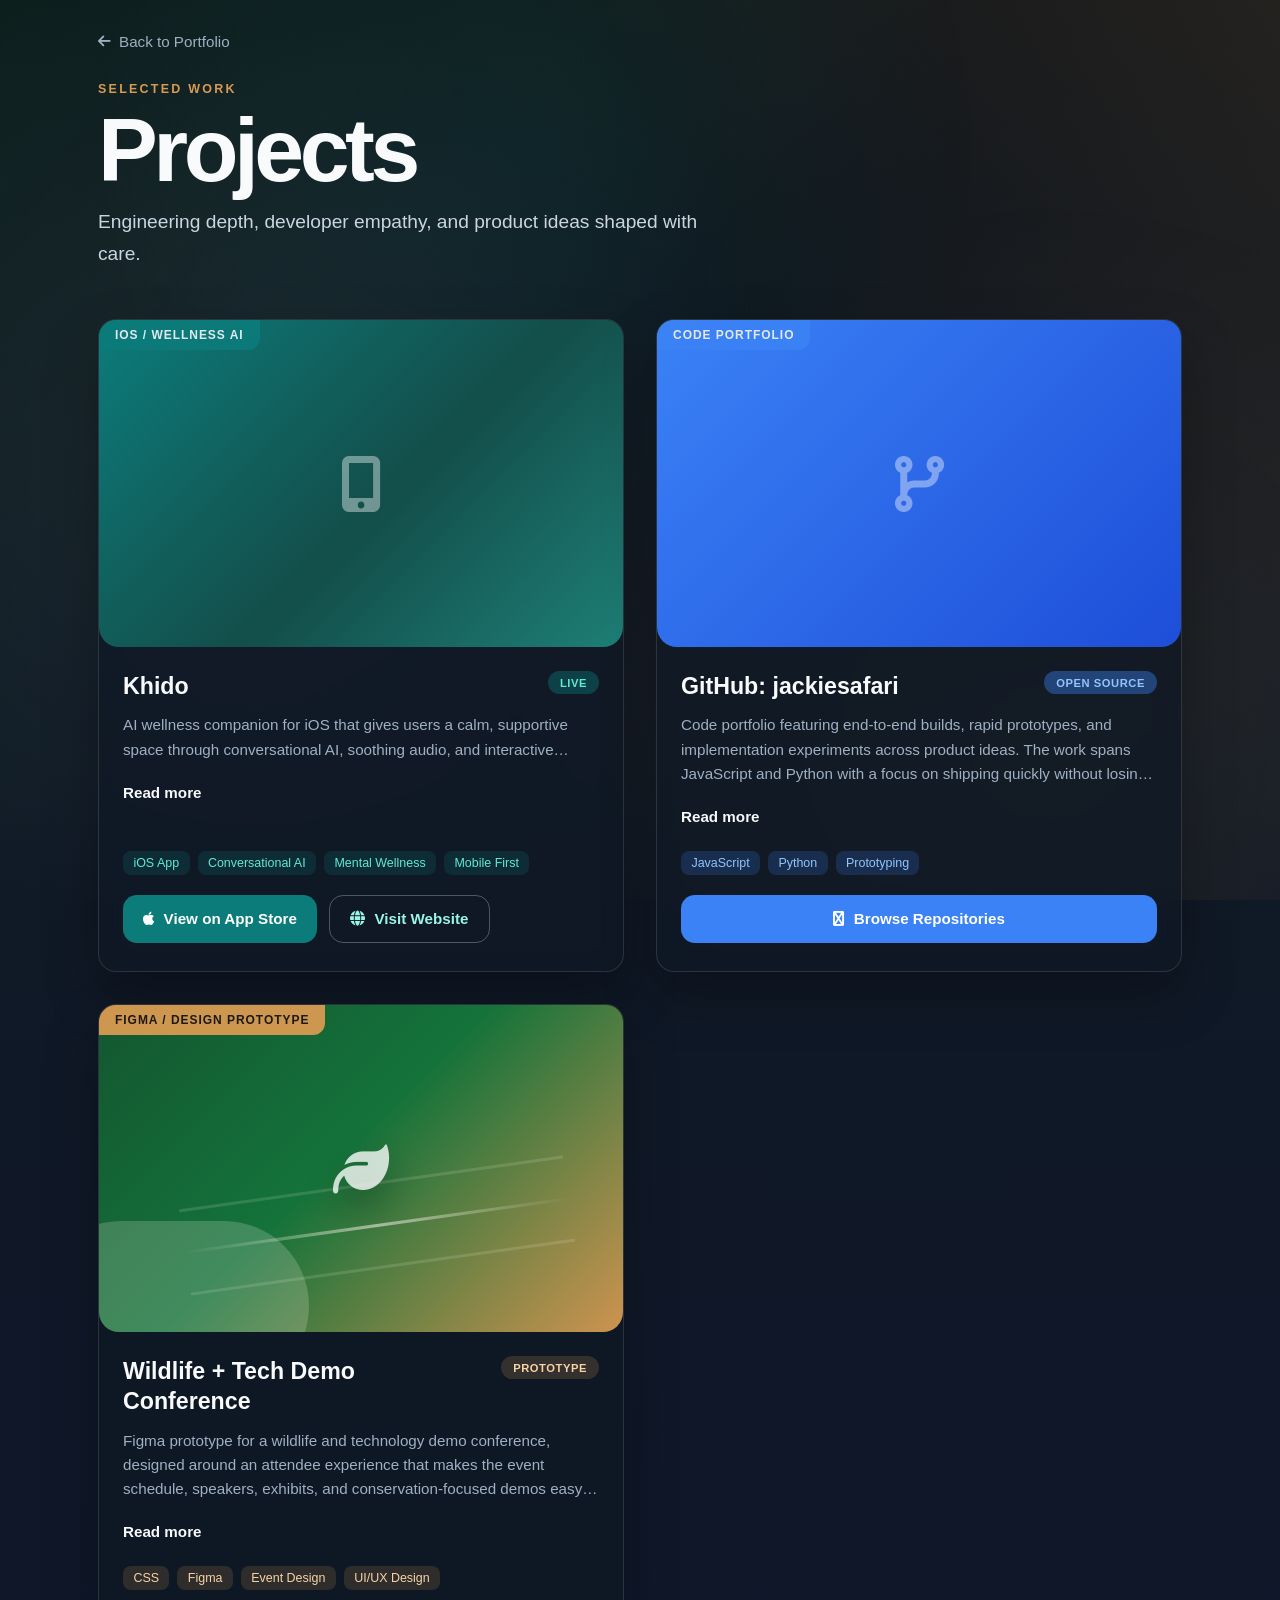
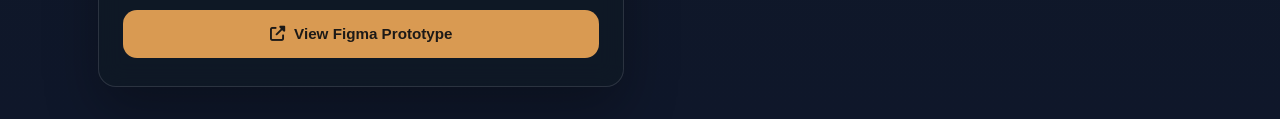
==== commit 472ffd9d: "hid postfuel temporarily/need to fix it" ====
--- a/projects.html
+++ b/projects.html
@@ -90,7 +90,7 @@
         </div>
       </article>
 
-      <!-- Project 3: PostFuel -->
+      <!-- Project 3: PostFuel temporarily hidden while the live app is down.
       <article class="project-card card-accent-3">
         <span class="card-category">AI / Content Workflow</span>
         <div class="card-image">
@@ -121,6 +121,7 @@
           </a>
         </div>
       </article>
+      -->
 
       <!-- Project 4: Figma / Wildlife Event -->
       <article class="project-card card-accent-4">
